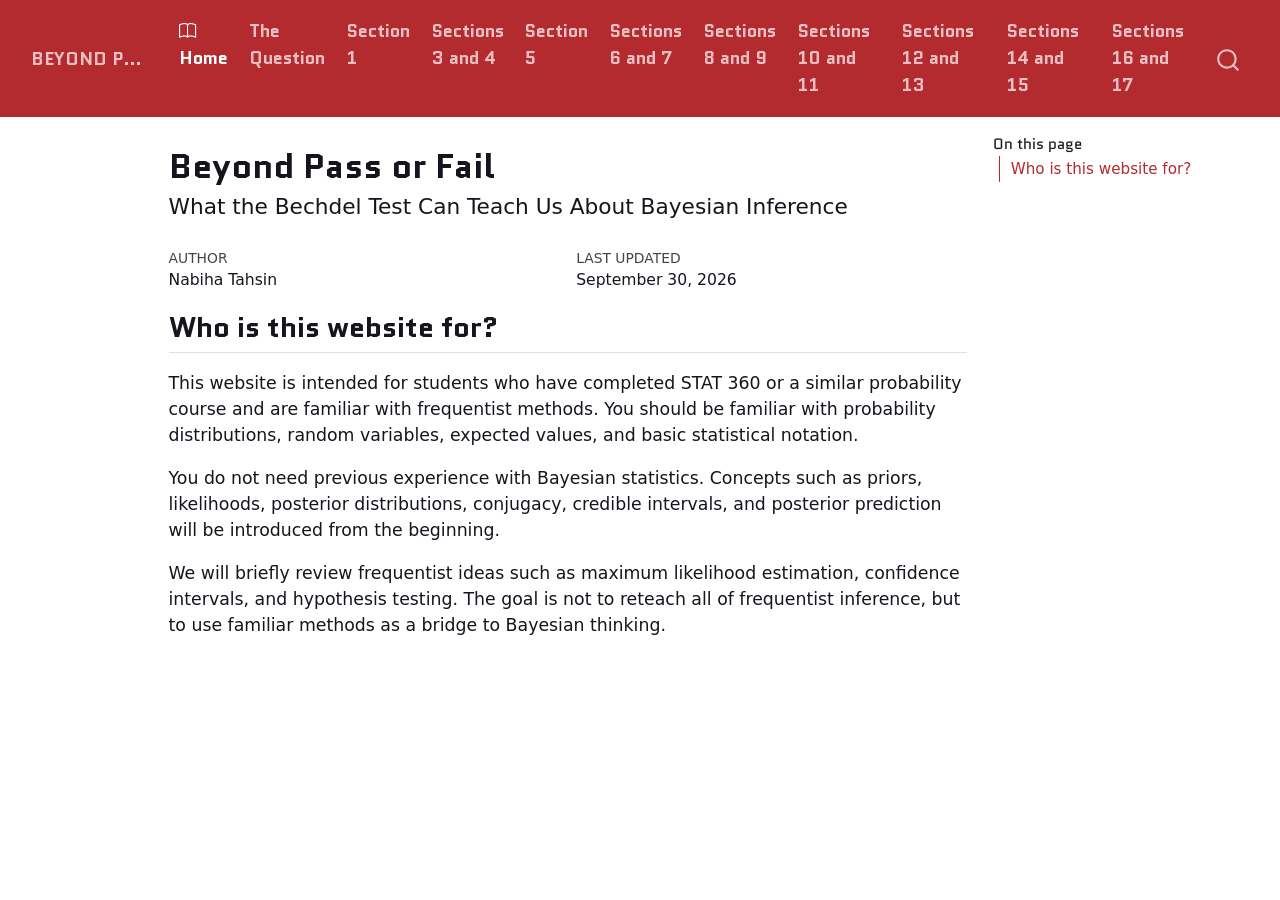
==== docs/index.html @ b5ce7164 "added section 5 to 17" ====
<!DOCTYPE html>
<html xmlns="http://www.w3.org/1999/xhtml" lang="en" xml:lang="en"><head>

<meta charset="utf-8">
<meta name="generator" content="quarto-1.10.18">

<meta name="viewport" content="width=device-width, initial-scale=1.0, user-scalable=yes">

<meta name="author" content="Nabiha Tahsin">
<meta name="dcterms.date" content="2026-09-30">

<title>Beyond Pass or Fail</title>
<style>
/* Default styles provided by pandoc.
** See https://pandoc.org/MANUAL.html#variables-for-html for config info.
*/
span.smallcaps{font-variant: small-caps;}
div.columns{display: flex; gap: 1.5em;}
div.column{flex: auto;}
@media screen {
div.columns{gap: min(4vw, 1.5em);}
div.column{overflow-x: auto;}
}
div.hanging-indent{margin-left: 1.5em; text-indent: -1.5em;}
ul.task-list{list-style: none;}
ul.task-list li input[type="checkbox"] {
  width: 0.8em;
  margin: 0 0.8em 0.2em -1em; /* quarto-specific, see https://github.com/quarto-dev/quarto-cli/issues/4556 */ 
  vertical-align: middle;
}
</style>


<script src="site_libs/quarto-nav/quarto-nav.js"></script>
<script src="site_libs/quarto-nav/headroom.min.js"></script>
<script src="site_libs/clipboard/clipboard.min.js"></script>
<script src="site_libs/quarto-search/autocomplete.umd.js"></script>
<script src="site_libs/quarto-search/fuse.min.js"></script>
<script src="site_libs/quarto-search/quarto-search.js"></script>
<meta name="quarto:offset" content="./">
<script src="site_libs/quarto-html/quarto.js" type="module"></script>
<script src="site_libs/quarto-html/tabsets/tabsets.js" type="module"></script>
<script src="site_libs/quarto-html/popper.min.js"></script>
<script src="site_libs/quarto-html/tippy.umd.min.js"></script>
<script src="site_libs/quarto-html/anchor.min.js"></script>
<link href="site_libs/quarto-html/tippy.css" rel="stylesheet">
<link href="site_libs/quarto-html/quarto-syntax-highlighting-64a204ab8560d761af7679ceaba22944.css" rel="stylesheet" id="quarto-text-highlighting-styles">
<script src="site_libs/bootstrap/bootstrap.min.js"></script>
<link href="site_libs/bootstrap/bootstrap-icons.css" rel="stylesheet">
<link href="site_libs/bootstrap/bootstrap-acc5df91318fdd57f38d750d4e822f3c.min.css" rel="stylesheet" append-hash="true" id="quarto-bootstrap" data-mode="light">
<script id="quarto-search-options" type="application/json">{
  "location": "navbar",
  "copy-button": false,
  "collapse-after": 3,
  "panel-placement": "end",
  "type": "overlay",
  "limit": 50,
  "keyboard-shortcut": [
    "f",
    "/",
    "s"
  ],
  "show-item-context": false,
  "language": {
    "search-no-results-text": "No results",
    "search-matching-documents-text": "matching documents",
    "search-copy-link-title": "Copy link to search",
    "search-hide-matches-text": "Hide additional matches",
    "search-more-match-text": "more match in this document",
    "search-more-matches-text": "more matches in this document",
    "search-clear-button-title": "Clear",
    "search-text-placeholder": "",
    "search-detached-cancel-button-title": "Cancel",
    "search-submit-button-title": "Submit",
    "search-label": "Search"
  }
}</script>


</head>

<body class="nav-fixed quarto-light">

<div id="quarto-search-results"></div>
  <header id="quarto-header" class="headroom fixed-top">
    <nav class="navbar navbar-expand-lg " data-bs-theme="dark">
      <div class="navbar-container container-fluid">
      <div class="navbar-brand-container mx-auto">
    <a class="navbar-brand" href="./index.html">
    <span class="navbar-title">Beyond Pass or Fail</span>
    </a>
  </div>
            <div id="quarto-search" class="" title="Search"></div>
          <button class="navbar-toggler" type="button" data-bs-toggle="collapse" data-bs-target="#navbarCollapse" aria-controls="navbarCollapse" role="menu" aria-expanded="false" aria-label="Toggle navigation" onclick="if (window.quartoToggleHeadroom) { window.quartoToggleHeadroom(); }">
  <span class="navbar-toggler-icon"></span>
</button>
          <div class="collapse navbar-collapse" id="navbarCollapse">
            <ul class="navbar-nav navbar-nav-scroll me-auto">
  <li class="nav-item">
    <a class="nav-link active" href="./index.html" aria-current="page"> <i class="bi bi-book" role="img">
</i> 
<span class="menu-text">Home</span></a>
  </li>  
  <li class="nav-item">
    <a class="nav-link" href="./the-question.html"> 
<span class="menu-text">The Question</span></a>
  </li>  
  <li class="nav-item">
    <a class="nav-link" href="./section-1.html"> 
<span class="menu-text">Section 1</span></a>
  </li>  
  <li class="nav-item">
    <a class="nav-link" href="./section-3-4.html"> 
<span class="menu-text">Sections 3 and 4</span></a>
  </li>  
  <li class="nav-item">
    <a class="nav-link" href="./section-5.html"> 
<span class="menu-text">Section 5</span></a>
  </li>  
  <li class="nav-item">
    <a class="nav-link" href="./section-6-7.html"> 
<span class="menu-text">Sections 6 and 7</span></a>
  </li>  
  <li class="nav-item">
    <a class="nav-link" href="./section-8-9.html"> 
<span class="menu-text">Sections 8 and 9</span></a>
  </li>  
  <li class="nav-item">
    <a class="nav-link" href="./section-10-11.html"> 
<span class="menu-text">Sections 10 and 11</span></a>
  </li>  
  <li class="nav-item">
    <a class="nav-link" href="./section-12-13.html"> 
<span class="menu-text">Sections 12 and 13</span></a>
  </li>  
  <li class="nav-item">
    <a class="nav-link" href="./section-14-15.html"> 
<span class="menu-text">Sections 14 and 15</span></a>
  </li>  
  <li class="nav-item">
    <a class="nav-link" href="./section-16-17.html"> 
<span class="menu-text">Sections 16 and 17</span></a>
  </li>  
</ul>
          </div> <!-- /navcollapse -->
            <div class="quarto-navbar-tools">
</div>
      </div> <!-- /container-fluid -->
    </nav>
</header>
<!-- content -->
<div id="quarto-content" class="quarto-container page-columns page-rows-contents page-layout-article page-navbar">
<!-- sidebar -->
<!-- margin-sidebar -->
    <div id="quarto-margin-sidebar" class="sidebar margin-sidebar">
        <nav id="TOC" role="doc-toc" class="toc-active" data-toc-expanded="99">
    <h2 id="toc-title">On this page</h2>
   
  <ul>
  <li><a href="#who-is-this-website-for" id="toc-who-is-this-website-for" class="nav-link active" data-scroll-target="#who-is-this-website-for">Who is this website for?</a></li>
  </ul>
</nav>
    </div>
<!-- main -->
<main class="content" id="quarto-document-content">

<header id="title-block-header" class="quarto-title-block default">
<div class="quarto-title">
<h1 class="title">Beyond Pass or Fail</h1>
<p class="subtitle lead">What the Bechdel Test Can Teach Us About Bayesian Inference</p>
</div>



<div class="quarto-title-meta">

    <div>
    <div class="quarto-title-meta-heading">Author</div>
    <div class="quarto-title-meta-contents">
             <p>Nabiha Tahsin </p>
          </div>
  </div>
    
    <div>
    <div class="quarto-title-meta-heading">Last updated</div>
    <div class="quarto-title-meta-contents">
      <p class="date">September 30, 2026</p>
    </div>
  </div>
  
    
  </div>
  


</header>


<section id="who-is-this-website-for" class="level2">
<h2 class="anchored" data-anchor-id="who-is-this-website-for">Who is this website for?</h2>
<p>This website is intended for students who have completed STAT 360 or a similar probability course and are familiar with frequentist methods. You should be familiar with probability distributions, random variables, expected values, and basic statistical notation.</p>
<p>You do not need previous experience with Bayesian statistics. Concepts such as priors, likelihoods, posterior distributions, conjugacy, credible intervals, and posterior prediction will be introduced from the beginning.</p>
<p>We will briefly review frequentist ideas such as maximum likelihood estimation, confidence intervals, and hypothesis testing. The goal is not to reteach all of frequentist inference, but to use familiar methods as a bridge to Bayesian thinking.</p>


</section>

</main> <!-- /main -->
<script id="quarto-html-after-body" type="application/javascript">
  window.document.addEventListener("DOMContentLoaded", function (event) {
    const icon = "";
    const anchorJS = new window.AnchorJS();
    anchorJS.options = {
      placement: 'right',
      icon: icon
    };
    anchorJS.add('.anchored');
    const isCodeAnnotation = (el) => {
      for (const clz of el.classList) {
        if (clz.startsWith('code-annotation-')) {                     
          return true;
        }
      }
      return false;
    }
    const onCopySuccess = function(e) {
      // button target
      const button = e.trigger;
      // don't keep focus
      button.blur();
      // flash "checked"
      button.classList.add('code-copy-button-checked');
      var currentTitle = button.getAttribute("title");
      button.setAttribute("title", "Copied!");
      let tooltip;
      if (window.bootstrap) {
        button.setAttribute("data-bs-toggle", "tooltip");
        button.setAttribute("data-bs-placement", "left");
        button.setAttribute("data-bs-title", "Copied!");
        tooltip = new bootstrap.Tooltip(button, 
          { trigger: "manual", 
            customClass: "code-copy-button-tooltip",
            offset: [0, -8]});
        tooltip.show();    
      }
      setTimeout(function() {
        if (tooltip) {
          tooltip.hide();
          button.removeAttribute("data-bs-title");
          button.removeAttribute("data-bs-toggle");
          button.removeAttribute("data-bs-placement");
        }
        button.setAttribute("title", currentTitle);
        button.classList.remove('code-copy-button-checked');
      }, 1000);
      // clear code selection
      e.clearSelection();
    }
    const getTextToCopy = function(trigger) {
      const outerScaffold = trigger.parentElement.cloneNode(true);
      const codeEl = outerScaffold.querySelector('code');
      for (const childEl of codeEl.children) {
        if (isCodeAnnotation(childEl)) {
          childEl.remove();
        }
      }
      return codeEl.innerText;
    }
    const clipboard = new window.ClipboardJS('.code-copy-button:not([data-in-quarto-modal])', {
      text: getTextToCopy
    });
    clipboard.on('success', onCopySuccess);
    if (window.document.getElementById('quarto-embedded-source-code-modal')) {
      const clipboardModal = new window.ClipboardJS('.code-copy-button[data-in-quarto-modal]', {
        text: getTextToCopy,
        container: window.document.getElementById('quarto-embedded-source-code-modal')
      });
      clipboardModal.on('success', onCopySuccess);
    }
      var localhostRegex = new RegExp(/^(?:http|https):\/\/localhost\:?[0-9]*\//);
      var mailtoRegex = new RegExp(/^mailto:/);
        var filterRegex = new RegExp("https:\/\/nabiiinabi\.github\.io\/tailored-proj\/");
      var isInternal = (href) => {
          return filterRegex.test(href) || localhostRegex.test(href) || mailtoRegex.test(href);
      }
      // Inspect non-navigation links and adorn them if external
     var links = window.document.querySelectorAll('a[href]:not(.nav-link):not(.navbar-brand):not(.toc-action):not(.sidebar-link):not(.sidebar-item-toggle):not(.pagination-link):not(.no-external):not([aria-hidden]):not(.dropdown-item):not(.quarto-navigation-tool):not(.about-link)');
      for (var i=0; i<links.length; i++) {
        const link = links[i];
        if (!isInternal(link.href)) {
          // undo the damage that might have been done by quarto-nav.js in the case of
          // links that we want to consider external
          if (link.dataset.originalHref !== undefined) {
            link.href = link.dataset.originalHref;
          }
        }
      }
    function tippyHover(el, contentFn, onTriggerFn, onUntriggerFn) {
      const config = {
        allowHTML: true,
        maxWidth: 500,
        delay: 100,
        arrow: false,
        appendTo: function(el) {
            return el.parentElement;
        },
        interactive: true,
        interactiveBorder: 10,
        theme: 'quarto',
        placement: 'bottom-start',
      };
      if (contentFn) {
        config.content = contentFn;
      }
      if (onTriggerFn) {
        config.onTrigger = onTriggerFn;
      }
      if (onUntriggerFn) {
        config.onUntrigger = onUntriggerFn;
      }
      window.tippy(el, config); 
    }
    const noterefs = window.document.querySelectorAll('a[role="doc-noteref"]');
    for (var i=0; i<noterefs.length; i++) {
      const ref = noterefs[i];
      tippyHover(ref, function() {
        // use id or data attribute instead here
        let href = ref.getAttribute('data-footnote-href') || ref.getAttribute('href');
        try { href = new URL(href).hash; } catch {}
        const id = href.replace(/^#\/?/, "");
        const note = window.document.getElementById(id);
        if (note) {
          return note.innerHTML;
        } else {
          return "";
        }
      });
    }
        let selectedAnnoteEl;
        const selectorForAnnotation = ( cell, annotation) => {
          let cellAttr = 'data-code-cell="' + cell + '"';
          let lineAttr = 'data-code-annotation="' +  annotation + '"';
          const selector = 'span[' + cellAttr + '][' + lineAttr + ']';
          return selector;
        }
        const selectCodeLines = (annoteEl) => {
          const doc = window.document;
          const targetCell = annoteEl.getAttribute("data-target-cell");
          const targetAnnotation = annoteEl.getAttribute("data-target-annotation");
          const annoteSpan = window.document.querySelector(selectorForAnnotation(targetCell, targetAnnotation));
          const lines = annoteSpan.getAttribute("data-code-lines").split(",");
          const lineIds = lines.map((line) => {
            return targetCell + "-" + line;
          })
          let top = null;
          let height = null;
          let parent = null;
          if (lineIds.length > 0) {
              //compute the position of the single el (top and bottom and make a div)
              const el = window.document.getElementById(lineIds[0]);
              top = el.offsetTop;
              height = el.offsetHeight;
              parent = el.parentElement.parentElement;
            if (lineIds.length > 1) {
              const lastEl = window.document.getElementById(lineIds[lineIds.length - 1]);
              const bottom = lastEl.offsetTop + lastEl.offsetHeight;
              height = bottom - top;
            }
            if (top !== null && height !== null && parent !== null) {
              // cook up a div (if necessary) and position it 
              let div = window.document.getElementById("code-annotation-line-highlight");
              if (div === null) {
                div = window.document.createElement("div");
                div.setAttribute("id", "code-annotation-line-highlight");
                div.style.position = 'absolute';
                parent.appendChild(div);
              }
              div.style.top = top - 2 + "px";
              div.style.height = height + 4 + "px";
              div.style.left = 0;
              let gutterDiv = window.document.getElementById("code-annotation-line-highlight-gutter");
              if (gutterDiv === null) {
                gutterDiv = window.document.createElement("div");
                gutterDiv.setAttribute("id", "code-annotation-line-highlight-gutter");
                gutterDiv.style.position = 'absolute';
                const codeCell = window.document.getElementById(targetCell);
                const gutter = codeCell.querySelector('.code-annotation-gutter');
                gutter.appendChild(gutterDiv);
              }
              gutterDiv.style.top = top - 2 + "px";
              gutterDiv.style.height = height + 4 + "px";
            }
            selectedAnnoteEl = annoteEl;
          }
        };
        const unselectCodeLines = () => {
          const elementsIds = ["code-annotation-line-highlight", "code-annotation-line-highlight-gutter"];
          elementsIds.forEach((elId) => {
            const div = window.document.getElementById(elId);
            if (div) {
              div.remove();
            }
          });
          selectedAnnoteEl = undefined;
        };
          // Handle positioning of the toggle
      window.addEventListener(
        "resize",
        throttle(() => {
          elRect = undefined;
          if (selectedAnnoteEl) {
            selectCodeLines(selectedAnnoteEl);
          }
        }, 10)
      );
      function throttle(fn, ms) {
      let throttle = false;
      let timer;
        return (...args) => {
          if(!throttle) { // first call gets through
              fn.apply(this, args);
              throttle = true;
          } else { // all the others get throttled
              if(timer) clearTimeout(timer); // cancel #2
              timer = setTimeout(() => {
                fn.apply(this, args);
                timer = throttle = false;
              }, ms);
          }
        };
      }
        // Attach click handler to the DT
        const annoteDls = window.document.querySelectorAll('dt[data-target-cell]');
        for (const annoteDlNode of annoteDls) {
          annoteDlNode.addEventListener('click', (event) => {
            const clickedEl = event.target;
            if (clickedEl !== selectedAnnoteEl) {
              unselectCodeLines();
              const activeEl = window.document.querySelector('dt[data-target-cell].code-annotation-active');
              if (activeEl) {
                activeEl.classList.remove('code-annotation-active');
              }
              selectCodeLines(clickedEl);
              clickedEl.classList.add('code-annotation-active');
            } else {
              // Unselect the line
              unselectCodeLines();
              clickedEl.classList.remove('code-annotation-active');
            }
          });
        }
    const findCites = (el) => {
      const parentEl = el.parentElement;
      if (parentEl) {
        const cites = parentEl.dataset.cites;
        if (cites) {
          return {
            el,
            cites: cites.split(' ')
          };
        } else {
          return findCites(el.parentElement)
        }
      } else {
        return undefined;
      }
    };
    var bibliorefs = window.document.querySelectorAll('a[role="doc-biblioref"]');
    for (var i=0; i<bibliorefs.length; i++) {
      const ref = bibliorefs[i];
      const citeInfo = findCites(ref);
      if (citeInfo) {
        tippyHover(citeInfo.el, function() {
          var popup = window.document.createElement('div');
          citeInfo.cites.forEach(function(cite) {
            var citeDiv = window.document.createElement('div');
            citeDiv.classList.add('hanging-indent');
            citeDiv.classList.add('csl-entry');
            var biblioDiv = window.document.getElementById('ref-' + cite);
            if (biblioDiv) {
              citeDiv.innerHTML = biblioDiv.innerHTML;
            }
            popup.appendChild(citeDiv);
          });
          return popup.innerHTML;
        });
      }
    }
  });
  </script>
</div> <!-- /content -->




</body></html>
---- docs/site_libs/quarto-html/tippy.css ----
.tippy-box[data-animation=fade][data-state=hidden]{opacity:0}[data-tippy-root]{max-width:calc(100vw - 10px)}.tippy-box{position:relative;background-color:#333;color:#fff;border-radius:4px;font-size:14px;line-height:1.4;white-space:normal;outline:0;transition-property:transform,visibility,opacity}.tippy-box[data-placement^=top]>.tippy-arrow{bottom:0}.tippy-box[data-placement^=top]>.tippy-arrow:before{bottom:-7px;left:0;border-width:8px 8px 0;border-top-color:initial;transform-origin:center top}.tippy-box[data-placement^=bottom]>.tippy-arrow{top:0}.tippy-box[data-placement^=bottom]>.tippy-arrow:before{top:-7px;left:0;border-width:0 8px 8px;border-bottom-color:initial;transform-origin:center bottom}.tippy-box[data-placement^=left]>.tippy-arrow{right:0}.tippy-box[data-placement^=left]>.tippy-arrow:before{border-width:8px 0 8px 8px;border-left-color:initial;right:-7px;transform-origin:center left}.tippy-box[data-placement^=right]>.tippy-arrow{left:0}.tippy-box[data-placement^=right]>.tippy-arrow:before{left:-7px;border-width:8px 8px 8px 0;border-right-color:initial;transform-origin:center right}.tippy-box[data-inertia][data-state=visible]{transition-timing-function:cubic-bezier(.54,1.5,.38,1.11)}.tippy-arrow{width:16px;height:16px;color:#333}.tippy-arrow:before{content:"";position:absolute;border-color:transparent;border-style:solid}.tippy-content{position:relative;padding:5px 9px;z-index:1}
---- docs/site_libs/quarto-html/quarto-syntax-highlighting-64a204ab8560d761af7679ceaba22944.css ----
/* quarto syntax highlight colors */
:root {
  --quarto-hl-ot-color: #003B4F;
  --quarto-hl-at-color: #657422;
  --quarto-hl-ss-color: #20794D;
  --quarto-hl-an-color: #5E5E5E;
  --quarto-hl-fu-color: #4758AB;
  --quarto-hl-st-color: #20794D;
  --quarto-hl-cf-color: #003B4F;
  --quarto-hl-op-color: #5E5E5E;
  --quarto-hl-er-color: #AD0000;
  --quarto-hl-bn-color: #AD0000;
  --quarto-hl-al-color: #AD0000;
  --quarto-hl-va-color: #111111;
  --quarto-hl-bu-color: inherit;
  --quarto-hl-ex-color: inherit;
  --quarto-hl-pp-color: #AD0000;
  --quarto-hl-in-color: #5E5E5E;
  --quarto-hl-vs-color: #20794D;
  --quarto-hl-wa-color: #5E5E5E;
  --quarto-hl-do-color: #5E5E5E;
  --quarto-hl-im-color: #00769E;
  --quarto-hl-ch-color: #20794D;
  --quarto-hl-dt-color: #AD0000;
  --quarto-hl-fl-color: #AD0000;
  --quarto-hl-co-color: #5E5E5E;
  --quarto-hl-cv-color: #5E5E5E;
  --quarto-hl-cn-color: #8f5902;
  --quarto-hl-sc-color: #5E5E5E;
  --quarto-hl-dv-color: #AD0000;
  --quarto-hl-kw-color: #003B4F;
}

/* other quarto variables */
:root {
  --quarto-font-monospace: SFMono-Regular, Menlo, Monaco, Consolas, "Liberation Mono", "Courier New", monospace;
}

/* syntax highlight based on Pandoc's rules */
pre > code.sourceCode > span {
  color: #003B4F;
}

code.sourceCode > span {
  color: #003B4F;
}

div.sourceCode,
div.sourceCode pre.sourceCode {
  color: #003B4F;
}

/* Normal */
code span {
  color: #003B4F;
}

/* Alert */
code span.al {
  color: #AD0000;
  font-style: inherit;
}

/* Annotation */
code span.an {
  color: #5E5E5E;
  font-style: inherit;
}

/* Attribute */
code span.at {
  color: #657422;
  font-style: inherit;
}

/* BaseN */
code span.bn {
  color: #AD0000;
  font-style: inherit;
}

/* BuiltIn */
code span.bu {
  font-style: inherit;
}

/* ControlFlow */
code span.cf {
  color: #003B4F;
  font-weight: bold;
  font-style: inherit;
}

/* Char */
code span.ch {
  color: #20794D;
  font-style: inherit;
}

/* Constant */
code span.cn {
  color: #8f5902;
  font-style: inherit;
}

/* Comment */
code span.co {
  color: #5E5E5E;
  font-style: inherit;
}

/* CommentVar */
code span.cv {
  color: #5E5E5E;
  font-style: italic;
}

/* Documentation */
code span.do {
  color: #5E5E5E;
  font-style: italic;
}

/* DataType */
code span.dt {
  color: #AD0000;
  font-style: inherit;
}

/* DecVal */
code span.dv {
  color: #AD0000;
  font-style: inherit;
}

/* Error */
code span.er {
  color: #AD0000;
  font-style: inherit;
}

/* Extension */
code span.ex {
  font-style: inherit;
}

/* Float */
code span.fl {
  color: #AD0000;
  font-style: inherit;
}

/* Function */
code span.fu {
  color: #4758AB;
  font-style: inherit;
}

/* Import */
code span.im {
  color: #00769E;
  font-style: inherit;
}

/* Information */
code span.in {
  color: #5E5E5E;
  font-style: inherit;
}

/* Keyword */
code span.kw {
  color: #003B4F;
  font-weight: bold;
  font-style: inherit;
}

/* Operator */
code span.op {
  color: #5E5E5E;
  font-style: inherit;
}

/* Other */
code span.ot {
  color: #003B4F;
  font-style: inherit;
}

/* Preprocessor */
code span.pp {
  color: #AD0000;
  font-style: inherit;
}

/* SpecialChar */
code span.sc {
  color: #5E5E5E;
  font-style: inherit;
}

/* SpecialString */
code span.ss {
  color: #20794D;
  font-style: inherit;
}

/* String */
code span.st {
  color: #20794D;
  font-style: inherit;
}

/* Variable */
code span.va {
  color: #111111;
  font-style: inherit;
}

/* VerbatimString */
code span.vs {
  color: #20794D;
  font-style: inherit;
}

/* Warning */
code span.wa {
  color: #5E5E5E;
  font-style: italic;
}

.prevent-inlining {
  content: "</";
}

/*# sourceMappingURL=9d8d5bb603a83b8298b89080a598c93b.css.map */
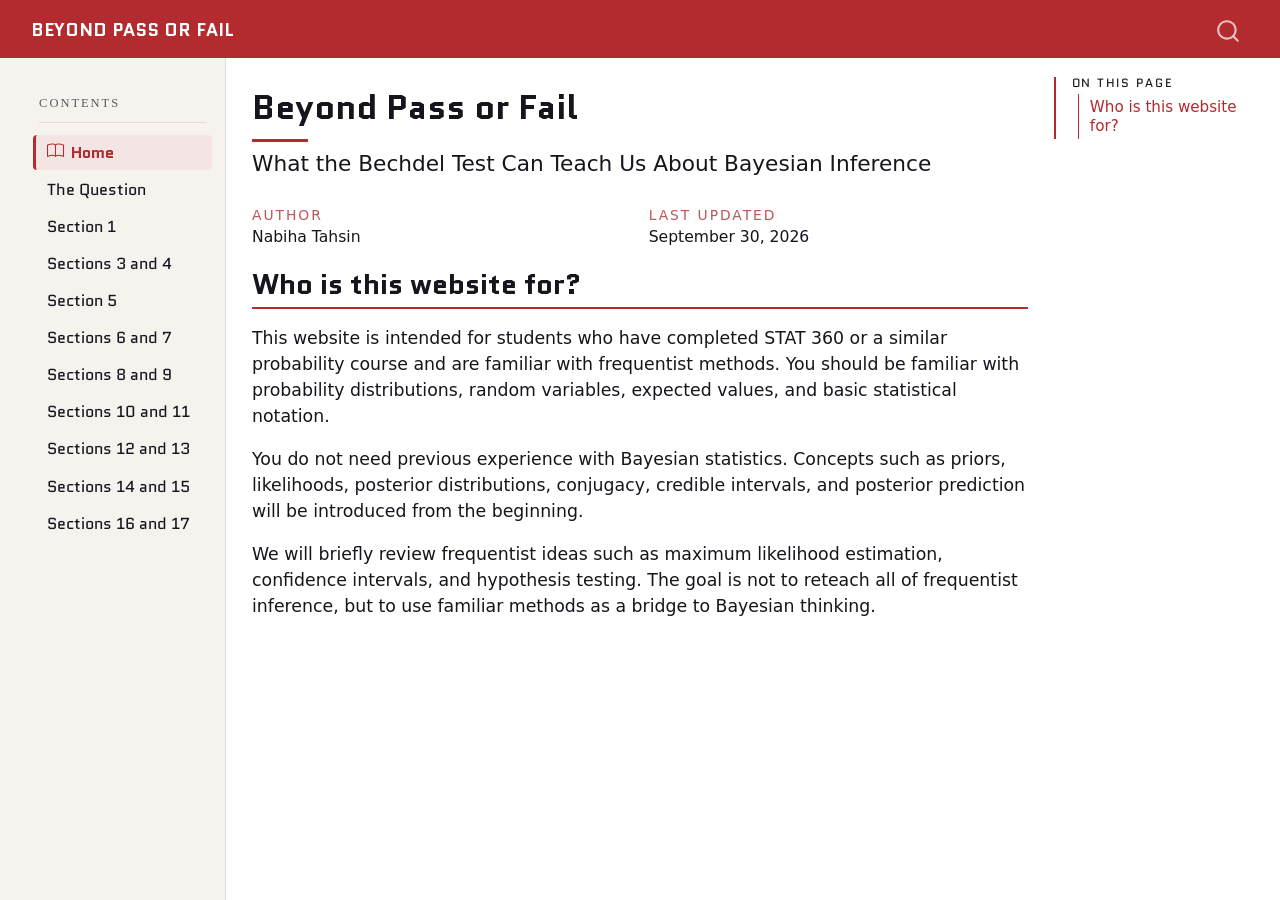
==== commit 29029d10: "changed layout, style and colors" ====
--- a/docs/index.html
+++ b/docs/index.html
@@ -32,7 +32,6 @@
 
 
 <script src="site_libs/quarto-nav/quarto-nav.js"></script>
-<script src="site_libs/quarto-nav/headroom.min.js"></script>
 <script src="site_libs/clipboard/clipboard.min.js"></script>
 <script src="site_libs/quarto-search/autocomplete.umd.js"></script>
 <script src="site_libs/quarto-search/fuse.min.js"></script>
@@ -47,7 +46,7 @@
 <link href="site_libs/quarto-html/quarto-syntax-highlighting-64a204ab8560d761af7679ceaba22944.css" rel="stylesheet" id="quarto-text-highlighting-styles">
 <script src="site_libs/bootstrap/bootstrap.min.js"></script>
 <link href="site_libs/bootstrap/bootstrap-icons.css" rel="stylesheet">
-<link href="site_libs/bootstrap/bootstrap-acc5df91318fdd57f38d750d4e822f3c.min.css" rel="stylesheet" append-hash="true" id="quarto-bootstrap" data-mode="light">
+<link href="site_libs/bootstrap/bootstrap-d84c485337b4e08da6f867e5fcef50de.min.css" rel="stylesheet" append-hash="true" id="quarto-bootstrap" data-mode="light">
 <script id="quarto-search-options" type="application/json">{
   "location": "navbar",
   "copy-button": false,
@@ -79,7 +78,7 @@
 
 </head>
 
-<body class="nav-fixed quarto-light">
+<body class="nav-sidebar docked nav-fixed quarto-light">
 
 <div id="quarto-search-results"></div>
   <header id="quarto-header" class="headroom fixed-top">
@@ -90,67 +89,99 @@
     <span class="navbar-title">Beyond Pass or Fail</span>
     </a>
   </div>
-            <div id="quarto-search" class="" title="Search"></div>
-          <button class="navbar-toggler" type="button" data-bs-toggle="collapse" data-bs-target="#navbarCollapse" aria-controls="navbarCollapse" role="menu" aria-expanded="false" aria-label="Toggle navigation" onclick="if (window.quartoToggleHeadroom) { window.quartoToggleHeadroom(); }">
-  <span class="navbar-toggler-icon"></span>
-</button>
-          <div class="collapse navbar-collapse" id="navbarCollapse">
-            <ul class="navbar-nav navbar-nav-scroll me-auto">
-  <li class="nav-item">
-    <a class="nav-link active" href="./index.html" aria-current="page"> <i class="bi bi-book" role="img">
-</i> 
-<span class="menu-text">Home</span></a>
-  </li>  
-  <li class="nav-item">
-    <a class="nav-link" href="./the-question.html"> 
-<span class="menu-text">The Question</span></a>
-  </li>  
-  <li class="nav-item">
-    <a class="nav-link" href="./section-1.html"> 
-<span class="menu-text">Section 1</span></a>
-  </li>  
-  <li class="nav-item">
-    <a class="nav-link" href="./section-3-4.html"> 
-<span class="menu-text">Sections 3 and 4</span></a>
-  </li>  
-  <li class="nav-item">
-    <a class="nav-link" href="./section-5.html"> 
-<span class="menu-text">Section 5</span></a>
-  </li>  
-  <li class="nav-item">
-    <a class="nav-link" href="./section-6-7.html"> 
-<span class="menu-text">Sections 6 and 7</span></a>
-  </li>  
-  <li class="nav-item">
-    <a class="nav-link" href="./section-8-9.html"> 
-<span class="menu-text">Sections 8 and 9</span></a>
-  </li>  
-  <li class="nav-item">
-    <a class="nav-link" href="./section-10-11.html"> 
-<span class="menu-text">Sections 10 and 11</span></a>
-  </li>  
-  <li class="nav-item">
-    <a class="nav-link" href="./section-12-13.html"> 
-<span class="menu-text">Sections 12 and 13</span></a>
-  </li>  
-  <li class="nav-item">
-    <a class="nav-link" href="./section-14-15.html"> 
-<span class="menu-text">Sections 14 and 15</span></a>
-  </li>  
-  <li class="nav-item">
-    <a class="nav-link" href="./section-16-17.html"> 
-<span class="menu-text">Sections 16 and 17</span></a>
-  </li>  
-</ul>
-          </div> <!-- /navcollapse -->
-            <div class="quarto-navbar-tools">
+        <div class="quarto-navbar-tools tools-end">
 </div>
+          <div id="quarto-search" class="" title="Search"></div>
       </div> <!-- /container-fluid -->
     </nav>
+  <nav class="quarto-secondary-nav">
+    <div class="container-fluid d-flex">
+      <button type="button" class="quarto-btn-toggle btn" data-bs-toggle="collapse" role="button" data-bs-target=".quarto-sidebar-collapse-item" aria-controls="quarto-sidebar" aria-expanded="false" aria-label="Toggle sidebar navigation" onclick="if (window.quartoToggleHeadroom) { window.quartoToggleHeadroom(); }">
+        <i class="bi bi-layout-text-sidebar-reverse"></i>
+      </button>
+        <nav class="quarto-page-breadcrumbs" aria-label="breadcrumb"><ol class="breadcrumb"><li class="breadcrumb-item"><a href="./index.html">Home</a></li></ol></nav>
+        <a class="flex-grow-1" role="navigation" data-bs-toggle="collapse" data-bs-target=".quarto-sidebar-collapse-item" aria-controls="quarto-sidebar" aria-expanded="false" aria-label="Toggle sidebar navigation" onclick="if (window.quartoToggleHeadroom) { window.quartoToggleHeadroom(); }">      
+        </a>
+    </div>
+  </nav>
 </header>
 <!-- content -->
 <div id="quarto-content" class="quarto-container page-columns page-rows-contents page-layout-article page-navbar">
 <!-- sidebar -->
+  <nav id="quarto-sidebar" class="sidebar collapse collapse-horizontal quarto-sidebar-collapse-item sidebar-navigation docked overflow-auto">
+    <div class="sidebar-menu-container"> 
+    <ul class="list-unstyled mt-1">
+        <li class="sidebar-item">
+  <div class="sidebar-item-container"> 
+  <a href="./index.html" class="sidebar-item-text sidebar-link active"><i class="bi bi-book" role="img">
+</i> 
+ <span class="menu-text">Home</span></a>
+  </div>
+</li>
+        <li class="sidebar-item">
+  <div class="sidebar-item-container"> 
+  <a href="./the-question.html" class="sidebar-item-text sidebar-link">
+ <span class="menu-text">The Question</span></a>
+  </div>
+</li>
+        <li class="sidebar-item">
+  <div class="sidebar-item-container"> 
+  <a href="./section-1.html" class="sidebar-item-text sidebar-link">
+ <span class="menu-text">Section 1</span></a>
+  </div>
+</li>
+        <li class="sidebar-item">
+  <div class="sidebar-item-container"> 
+  <a href="./section-3-4.html" class="sidebar-item-text sidebar-link">
+ <span class="menu-text">Sections 3 and 4</span></a>
+  </div>
+</li>
+        <li class="sidebar-item">
+  <div class="sidebar-item-container"> 
+  <a href="./section-5.html" class="sidebar-item-text sidebar-link">
+ <span class="menu-text">Section 5</span></a>
+  </div>
+</li>
+        <li class="sidebar-item">
+  <div class="sidebar-item-container"> 
+  <a href="./section-6-7.html" class="sidebar-item-text sidebar-link">
+ <span class="menu-text">Sections 6 and 7</span></a>
+  </div>
+</li>
+        <li class="sidebar-item">
+  <div class="sidebar-item-container"> 
+  <a href="./section-8-9.html" class="sidebar-item-text sidebar-link">
+ <span class="menu-text">Sections 8 and 9</span></a>
+  </div>
+</li>
+        <li class="sidebar-item">
+  <div class="sidebar-item-container"> 
+  <a href="./section-10-11.html" class="sidebar-item-text sidebar-link">
+ <span class="menu-text">Sections 10 and 11</span></a>
+  </div>
+</li>
+        <li class="sidebar-item">
+  <div class="sidebar-item-container"> 
+  <a href="./section-12-13.html" class="sidebar-item-text sidebar-link">
+ <span class="menu-text">Sections 12 and 13</span></a>
+  </div>
+</li>
+        <li class="sidebar-item">
+  <div class="sidebar-item-container"> 
+  <a href="./section-14-15.html" class="sidebar-item-text sidebar-link">
+ <span class="menu-text">Sections 14 and 15</span></a>
+  </div>
+</li>
+        <li class="sidebar-item">
+  <div class="sidebar-item-container"> 
+  <a href="./section-16-17.html" class="sidebar-item-text sidebar-link">
+ <span class="menu-text">Sections 16 and 17</span></a>
+  </div>
+</li>
+    </ul>
+    </div>
+</nav>
+<div id="quarto-sidebar-glass" class="quarto-sidebar-collapse-item" data-bs-toggle="collapse" data-bs-target=".quarto-sidebar-collapse-item"></div>
 <!-- margin-sidebar -->
     <div id="quarto-margin-sidebar" class="sidebar margin-sidebar">
         <nav id="TOC" role="doc-toc" class="toc-active" data-toc-expanded="99">
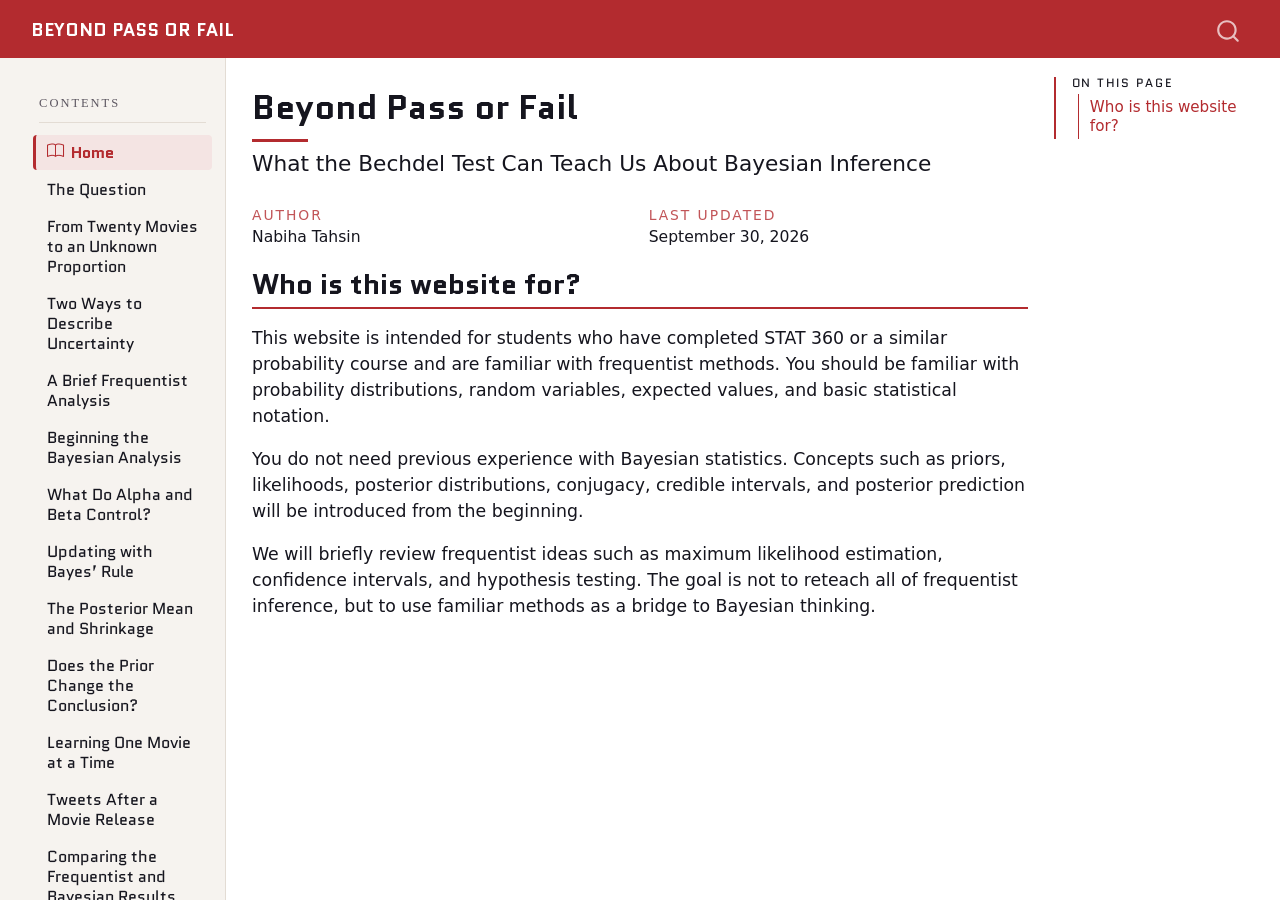
==== commit 8605948d: "add section 18 to 21 including conclusion, table and meme" ====
--- a/docs/index.html
+++ b/docs/index.html
@@ -46,7 +46,7 @@
 <link href="site_libs/quarto-html/quarto-syntax-highlighting-64a204ab8560d761af7679ceaba22944.css" rel="stylesheet" id="quarto-text-highlighting-styles">
 <script src="site_libs/bootstrap/bootstrap.min.js"></script>
 <link href="site_libs/bootstrap/bootstrap-icons.css" rel="stylesheet">
-<link href="site_libs/bootstrap/bootstrap-d84c485337b4e08da6f867e5fcef50de.min.css" rel="stylesheet" append-hash="true" id="quarto-bootstrap" data-mode="light">
+<link href="site_libs/bootstrap/bootstrap-86ce462537c4fe499fbb2cbd5b2ecd0f.min.css" rel="stylesheet" append-hash="true" id="quarto-bootstrap" data-mode="light">
 <script id="quarto-search-options" type="application/json">{
   "location": "navbar",
   "copy-button": false,
@@ -127,55 +127,73 @@
         <li class="sidebar-item">
   <div class="sidebar-item-container"> 
   <a href="./section-1.html" class="sidebar-item-text sidebar-link">
- <span class="menu-text">Section 1</span></a>
+ <span class="menu-text">From Twenty Movies to an Unknown Proportion</span></a>
   </div>
 </li>
         <li class="sidebar-item">
   <div class="sidebar-item-container"> 
   <a href="./section-3-4.html" class="sidebar-item-text sidebar-link">
- <span class="menu-text">Sections 3 and 4</span></a>
+ <span class="menu-text">Two Ways to Describe Uncertainty</span></a>
   </div>
 </li>
         <li class="sidebar-item">
   <div class="sidebar-item-container"> 
   <a href="./section-5.html" class="sidebar-item-text sidebar-link">
- <span class="menu-text">Section 5</span></a>
+ <span class="menu-text">A Brief Frequentist Analysis</span></a>
   </div>
 </li>
         <li class="sidebar-item">
   <div class="sidebar-item-container"> 
   <a href="./section-6-7.html" class="sidebar-item-text sidebar-link">
- <span class="menu-text">Sections 6 and 7</span></a>
+ <span class="menu-text">Beginning the Bayesian Analysis</span></a>
   </div>
 </li>
         <li class="sidebar-item">
   <div class="sidebar-item-container"> 
   <a href="./section-8-9.html" class="sidebar-item-text sidebar-link">
- <span class="menu-text">Sections 8 and 9</span></a>
+ <span class="menu-text">What Do Alpha and Beta Control?</span></a>
   </div>
 </li>
         <li class="sidebar-item">
   <div class="sidebar-item-container"> 
   <a href="./section-10-11.html" class="sidebar-item-text sidebar-link">
- <span class="menu-text">Sections 10 and 11</span></a>
+ <span class="menu-text">Updating with Bayes’ Rule</span></a>
   </div>
 </li>
         <li class="sidebar-item">
   <div class="sidebar-item-container"> 
   <a href="./section-12-13.html" class="sidebar-item-text sidebar-link">
- <span class="menu-text">Sections 12 and 13</span></a>
+ <span class="menu-text">The Posterior Mean and Shrinkage</span></a>
   </div>
 </li>
         <li class="sidebar-item">
   <div class="sidebar-item-container"> 
   <a href="./section-14-15.html" class="sidebar-item-text sidebar-link">
- <span class="menu-text">Sections 14 and 15</span></a>
+ <span class="menu-text">Does the Prior Change the Conclusion?</span></a>
   </div>
 </li>
         <li class="sidebar-item">
   <div class="sidebar-item-container"> 
   <a href="./section-16-17.html" class="sidebar-item-text sidebar-link">
- <span class="menu-text">Sections 16 and 17</span></a>
+ <span class="menu-text">Learning One Movie at a Time</span></a>
+  </div>
+</li>
+        <li class="sidebar-item">
+  <div class="sidebar-item-container"> 
+  <a href="./section-18.html" class="sidebar-item-text sidebar-link">
+ <span class="menu-text">Tweets After a Movie Release</span></a>
+  </div>
+</li>
+        <li class="sidebar-item">
+  <div class="sidebar-item-container"> 
+  <a href="./section-19-20.html" class="sidebar-item-text sidebar-link">
+ <span class="menu-text">Comparing the Frequentist and Bayesian Results</span></a>
+  </div>
+</li>
+        <li class="sidebar-item">
+  <div class="sidebar-item-container"> 
+  <a href="./section-21.html" class="sidebar-item-text sidebar-link">
+ <span class="menu-text">Conclusions and Takeaways</span></a>
   </div>
 </li>
     </ul>
